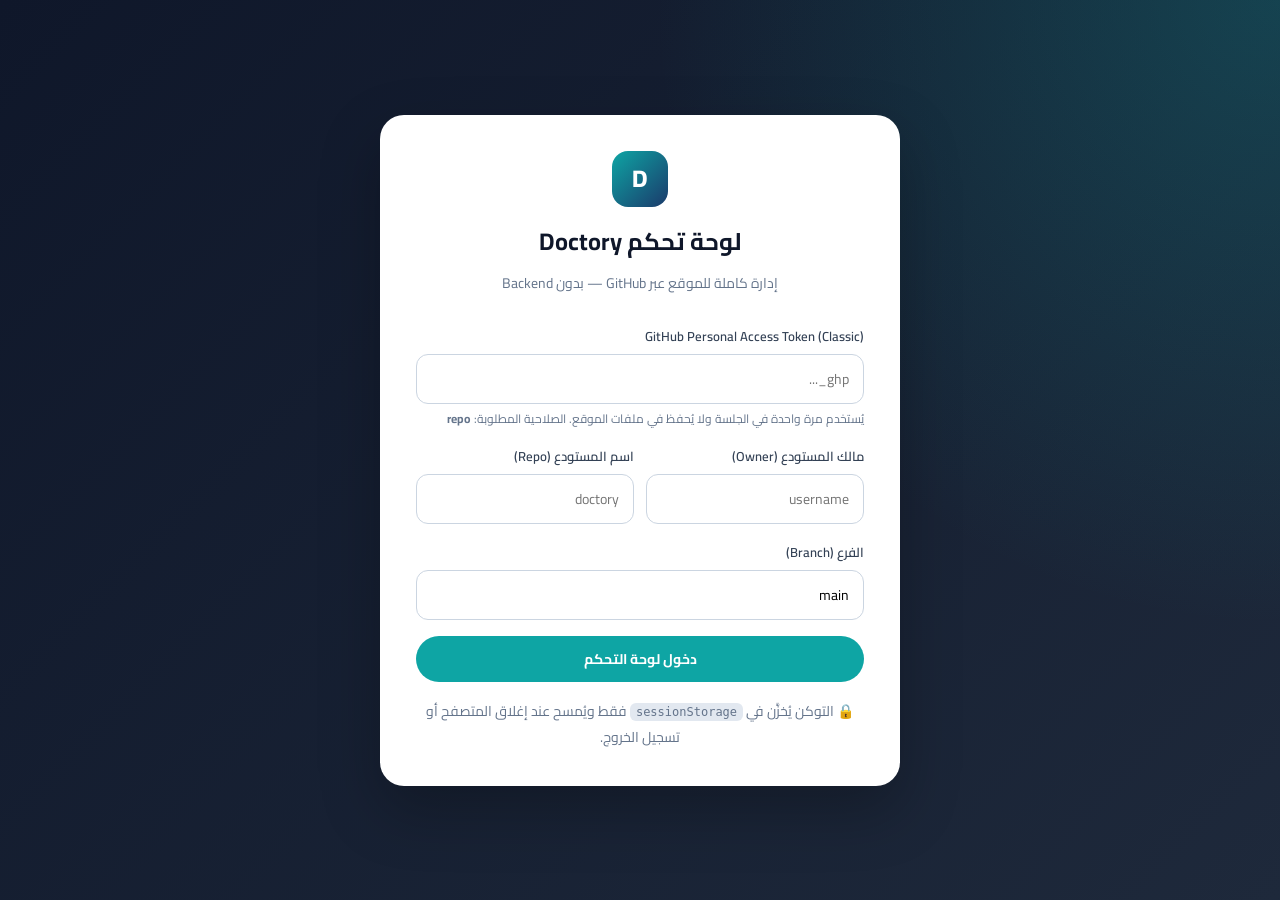
==== admin/index.html @ ead164e7 "Add files via upload" ====
<!DOCTYPE html>
<html lang="ar" dir="rtl">
<head>
  <meta charset="UTF-8">
  <meta name="robots" content="noindex, nofollow">
  <title>لوحة تحكم Doctory</title>
  <link rel="preconnect" href="https://fonts.googleapis.com">
  <link href="https://fonts.googleapis.com/css2?family=Cairo:wght@400;600;700;800&family=Tajawal:wght@400;500;700&display=swap" rel="stylesheet">
  <link rel="stylesheet" href="css/admin.css">
</head>
<body>

<!-- ===== Login ===== -->
<section class="login-screen" id="loginScreen">
  <div class="login-card">
    <div class="login-card__brand">
      <div class="login-card__logo">D</div>
      <h1>لوحة تحكم Doctory</h1>
      <p>إدارة كاملة للموقع عبر GitHub — بدون Backend</p>
    </div>
    <form id="loginForm" class="login-form">
      <label class="field">
        <span>GitHub Personal Access Token (Classic)</span>
        <input class="input" type="password" id="ghToken" required autocomplete="off" placeholder="ghp_...">
        <small>يُستخدم مرة واحدة في الجلسة ولا يُحفظ في ملفات الموقع. الصلاحية المطلوبة: <strong>repo</strong></small>
      </label>
      <div class="form-row">
        <label class="field"><span>مالك المستودع (Owner)</span><input class="input" id="ghOwner" required placeholder="username"></label>
        <label class="field"><span>اسم المستودع (Repo)</span><input class="input" id="ghRepo" required placeholder="doctory"></label>
      </div>
      <label class="field"><span>الفرع (Branch)</span><input class="input" id="ghBranch" value="main" placeholder="main"></label>
      <button class="btn btn--primary btn--block" type="submit" id="loginBtn">دخول لوحة التحكم</button>
    </form>
    <p class="login-note">🔒 التوكن يُخزَّن في <code>sessionStorage</code> فقط ويُمسح عند إغلاق المتصفح أو تسجيل الخروج.</p>
  </div>
</section>

<!-- ===== Admin Shell ===== -->
<div class="admin-shell" id="adminShell" hidden>
  <aside class="sidebar">
    <div class="sidebar__brand">
      <span class="sidebar__logo">D</span>
      <div>
        <strong>Doctory</strong>
        <small>لوحة التحكم</small>
      </div>
    </div>
    <nav class="sidebar__nav" id="sidebarNav"></nav>
    <div class="sidebar__foot">
      <div class="session-info">
        <span id="sessionUser">—</span>
        <small id="sessionRepo">—</small>
      </div>
    </div>
  </aside>

  <div class="admin-main">
    <header class="topbar">
      <button class="topbar__burger" id="sidebarToggle" aria-label="القائمة">☰</button>
      <div class="topbar__title">إدارة المنصة</div>
      <div class="topbar__actions">
        <a href="../index.html" target="_blank" class="btn btn--ghost btn--sm">معاينة ↗</a>
      </div>
    </header>

    <main class="content" id="mainContent"></main>

    <div class="save-bar" id="saveBar">
      <span>لديك تغييرات غير منشورة</span>
      <button class="btn btn--primary" id="saveAllBtn">نشر على GitHub</button>
    </div>
  </div>
</div>

<div class="loading-overlay" id="loadingOverlay" hidden>
  <div class="spinner"></div>
  <p>جاري التحميل...</p>
</div>

<div class="toast-box" id="toastBox"></div>

<script src="../js/data.js"></script>
<script src="js/defaults.js"></script>
<script src="js/github-api.js"></script>
<script src="js/app.js"></script>
</body>
</html>
---- admin/css/admin.css ----
/* =========================================================
   Doctory Admin Panel — Styles
   ========================================================= */
:root {
  --admin-bg: #0f172a;
  --admin-sidebar: #111827;
  --admin-panel: #ffffff;
  --admin-border: rgba(15, 23, 42, 0.08);
  --admin-text: #0f172a;
  --admin-muted: #64748b;
  --admin-primary: #0ea5a4;
  --admin-primary-dark: #0f766e;
  --admin-danger: #dc2626;
  --admin-radius: 14px;
  --admin-shadow: 0 10px 30px rgba(15, 23, 42, 0.08);
  --sidebar-w: 280px;
  --topbar-h: 64px;
  --font: "Cairo", "Tajawal", system-ui, sans-serif;
}

* { box-sizing: border-box; margin: 0; padding: 0; }
html, body { height: 100%; }
body {
  font-family: var(--font);
  background: #f1f5f9;
  color: var(--admin-text);
  -webkit-font-smoothing: antialiased;
}

button, input, select, textarea { font-family: inherit; }
a { color: inherit; text-decoration: none; }
code { background: #e2e8f0; padding: 2px 6px; border-radius: 6px; font-size: 12px; }

/* CRITICAL: without this, the [hidden] attribute is overridden by the
   display:grid/flex rules below (author CSS beats the UA stylesheet),
   so #loginScreen / #adminShell / #loadingOverlay stay visible forever
   regardless of the JS toggling element.hidden = true/false. */
[hidden] { display: none !important; }

/* ===== Login ===== */
.login-screen {
  min-height: 100vh;
  display: grid;
  place-items: center;
  padding: 24px;
  background: radial-gradient(circle at top right, rgba(14,165,164,.25), transparent 40%),
              linear-gradient(135deg, #0f172a, #1e293b);
}

.login-card {
  width: min(520px, 100%);
  background: #fff;
  border-radius: 24px;
  padding: 36px;
  box-shadow: 0 24px 60px rgba(0,0,0,.25);
}

.login-card__brand { text-align: center; margin-bottom: 28px; }
.login-card__logo {
  width: 56px; height: 56px; border-radius: 16px;
  background: linear-gradient(135deg, #0ea5a4, #1b3a6b);
  color: #fff; display: grid; place-items: center;
  font-weight: 800; font-size: 24px; margin: 0 auto 12px;
}
.login-card h1 { font-size: 24px; margin-bottom: 6px; }
.login-card p { color: var(--admin-muted); font-size: 14px; }
.login-form { display: grid; gap: 16px; }
.login-note { margin-top: 16px; font-size: 12px; color: var(--admin-muted); text-align: center; }

/* ===== Shell ===== */
.admin-shell { display: flex; min-height: 100vh; }
.sidebar {
  width: var(--sidebar-w);
  background: var(--admin-sidebar);
  color: #e2e8f0;
  display: flex;
  flex-direction: column;
  position: sticky;
  top: 0;
  height: 100vh;
  z-index: 20;
}
.sidebar__brand {
  display: flex; align-items: center; gap: 12px;
  padding: 24px 20px; border-bottom: 1px solid rgba(255,255,255,.06);
}
.sidebar__logo {
  width: 42px; height: 42px; border-radius: 12px;
  background: linear-gradient(135deg, #0ea5a4, #1b3a6b);
  display: grid; place-items: center; font-weight: 800;
}
.sidebar__brand strong { display: block; font-size: 16px; }
.sidebar__brand small { color: #94a3b8; font-size: 12px; }
.sidebar__nav { padding: 16px 12px; flex: 1; display: grid; gap: 4px; align-content: start; }
.sidebar__link {
  display: flex; align-items: center; gap: 10px;
  padding: 12px 14px; border: none; background: transparent;
  color: #cbd5e1; border-radius: 12px; cursor: pointer;
  font-size: 14px; font-weight: 600; text-align: right; width: 100%;
  transition: .15s ease;
}
.sidebar__link:hover { background: rgba(255,255,255,.06); color: #fff; }
.sidebar__link.is-active { background: rgba(14,165,164,.18); color: #5eead4; }
.sidebar__icon { font-size: 18px; }
.sidebar__foot { padding: 16px; border-top: 1px solid rgba(255,255,255,.06); }
.session-info small { display: block; color: #94a3b8; margin-top: 4px; word-break: break-all; }

.admin-main { flex: 1; min-width: 0; display: flex; flex-direction: column; }
.topbar {
  height: var(--topbar-h);
  background: #fff;
  border-bottom: 1px solid var(--admin-border);
  display: flex; align-items: center; gap: 16px;
  padding: 0 24px; position: sticky; top: 0; z-index: 10;
}
.topbar__burger {
  display: none; border: none; background: #f1f5f9;
  width: 40px; height: 40px; border-radius: 10px; cursor: pointer;
}
.topbar__title { font-weight: 700; flex: 1; }
.content { padding: 28px; padding-bottom: 100px; }

/* ===== Components ===== */
.page-head {
  display: flex; justify-content: space-between; align-items: flex-start;
  gap: 16px; margin-bottom: 24px; flex-wrap: wrap;
}
.page-head h1 { font-size: 28px; margin-bottom: 4px; }
.page-head p { color: var(--admin-muted); font-size: 14px; }

.btn {
  display: inline-flex; align-items: center; justify-content: center; gap: 8px;
  padding: 10px 18px; border-radius: 999px; border: none;
  font-weight: 700; font-size: 14px; cursor: pointer; transition: .15s ease;
}
.btn--primary { background: var(--admin-primary); color: #fff; }
.btn--primary:hover { background: var(--admin-primary-dark); }
.btn--ghost { background: #fff; border: 1px solid var(--admin-border); color: var(--admin-text); }
.btn--ghost:hover { background: #f8fafc; }
.btn--danger { background: var(--admin-danger); color: #fff; }
.btn--block { width: 100%; }
.btn--sm { padding: 8px 14px; font-size: 13px; }
.btn-icon {
  width: 36px; height: 36px; border: 1px solid var(--admin-border);
  background: #fff; border-radius: 10px; cursor: pointer;
}
.btn-icon--danger:hover { background: #fef2f2; border-color: #fecaca; }

.input {
  width: 100%; padding: 11px 14px; border-radius: 12px;
  border: 1px solid #cbd5e1; background: #fff; font-size: 14px;
}
.input:focus { outline: 2px solid rgba(14,165,164,.25); border-color: var(--admin-primary); }
.input--sm { padding: 8px 10px; font-size: 13px; }
.textarea { resize: vertical; min-height: 90px; }

.field { display: grid; gap: 6px; }
.field span { font-size: 13px; font-weight: 600; color: #334155; }
.field small { font-size: 12px; color: var(--admin-muted); line-height: 1.5; }
.field--check { display: flex; align-items: center; gap: 8px; flex-direction: row; }
.field--full { grid-column: 1 / -1; }
.field--color { grid-template-columns: 1fr auto; align-items: end; }
.field--color input[type=color] { width: 48px; height: 42px; border: none; background: none; cursor: pointer; }

.form-grid { display: grid; grid-template-columns: repeat(2, minmax(0,1fr)); gap: 14px; }
.form-row { display: grid; grid-template-columns: 1fr 1fr; gap: 12px; }

.panel {
  background: var(--admin-panel); border-radius: var(--admin-radius);
  border: 1px solid var(--admin-border); padding: 22px;
  box-shadow: var(--admin-shadow);
}
.panel h3 { font-size: 16px; margin-bottom: 16px; }
.panel__head { display: flex; justify-content: space-between; align-items: center; margin-bottom: 16px; }
.panel-stack { display: grid; gap: 20px; }
.panel-grid { display: grid; grid-template-columns: 1fr 1fr; gap: 20px; }

.stats-grid {
  display: grid; grid-template-columns: repeat(4, minmax(0,1fr));
  gap: 16px; margin-bottom: 24px;
}
.stat-card {
  background: #fff; border-radius: var(--admin-radius); padding: 20px;
  border: 1px solid var(--admin-border); box-shadow: var(--admin-shadow);
}
.stat-card__value { display: block; font-size: 32px; font-weight: 800; color: var(--admin-primary-dark); }
.stat-card__label { color: var(--admin-muted); font-size: 13px; }

.quick-actions { display: flex; flex-wrap: wrap; gap: 10px; }
.notes-list { padding-right: 18px; color: var(--admin-muted); line-height: 1.8; font-size: 14px; }

.toolbar { margin-bottom: 16px; }

.table-wrap {
  background: #fff; border-radius: var(--admin-radius);
  border: 1px solid var(--admin-border); overflow: auto;
  box-shadow: var(--admin-shadow);
}
.data-table { width: 100%; border-collapse: collapse; font-size: 14px; }
.data-table th, .data-table td { padding: 14px 16px; text-align: right; border-bottom: 1px solid #f1f5f9; }
.data-table th { background: #f8fafc; font-size: 12px; color: var(--admin-muted); }
.table-actions { display: flex; gap: 6px; }

.cards-grid { display: grid; gap: 14px; }
.cards-grid--3 { grid-template-columns: repeat(auto-fill, minmax(220px, 1fr)); }
.item-card {
  background: #fff; border: 1px solid var(--admin-border); border-radius: var(--admin-radius);
  padding: 16px; display: grid; grid-template-columns: auto 1fr auto; gap: 12px; align-items: center;
}
.item-card__icon { font-size: 28px; }

.split-layout { display: grid; grid-template-columns: 320px 1fr; gap: 20px; }
.list-nav { display: grid; gap: 6px; max-height: 520px; overflow: auto; }
.list-nav__item {
  display: flex; justify-content: space-between; align-items: center;
  padding: 10px 12px; border: 1px solid var(--admin-border); background: #fff;
  border-radius: 10px; cursor: pointer; font-size: 13px;
}
.list-nav__item.is-active { border-color: var(--admin-primary); background: #ecfeff; }
.list-nav__item span { color: var(--admin-muted); font-size: 12px; }

.tags-editor { display: flex; flex-wrap: wrap; gap: 8px; margin-bottom: 16px; }
.tag-item {
  display: inline-flex; align-items: center; gap: 6px;
  background: #f1f5f9; border-radius: 999px; padding: 6px 8px 6px 12px; font-size: 13px;
}

.links-editor { display: grid; gap: 10px; margin: 16px 0; }
.link-row { display: grid; grid-template-columns: 1fr 1fr auto auto; gap: 8px; align-items: center; }

.info-dl { display: grid; grid-template-columns: 140px 1fr; gap: 10px 16px; font-size: 14px; }
.info-dl dt { color: var(--admin-muted); }

.theme-preview {
  border-radius: 16px; overflow: hidden; border: 1px solid var(--admin-border);
  background: var(--pv-paper, #fbfaff);
}
.pv-navbar {
  background: var(--pv-ink, #1b3a6b); color: #fff; padding: 14px 18px; font-weight: 700;
}
.pv-hero { padding: 24px; }
.pv-hero small { color: var(--admin-muted); }
.pv-hero h2 { margin: 8px 0; color: var(--pv-ink); }
.pv-hero p { color: var(--admin-muted); font-size: 13px; margin-bottom: 16px; }
.pv-btn {
  background: var(--pv-accent); color: #fff; border: none; padding: 10px 18px;
  border-radius: 999px; font-weight: 700;
}

/* ===== Modal ===== */
.modal { position: fixed; inset: 0; z-index: 100; display: grid; place-items: center; padding: 20px; }
.modal__backdrop { position: absolute; inset: 0; background: rgba(15,23,42,.55); }
.modal__dialog {
  position: relative; background: #fff; border-radius: 20px; width: min(520px, 100%);
  max-height: 90vh; overflow: auto; box-shadow: 0 24px 60px rgba(0,0,0,.2);
}
.modal__dialog--wide { width: min(860px, 100%); }
.modal__head, .modal__foot {
  display: flex; justify-content: space-between; align-items: center;
  padding: 18px 22px; border-bottom: 1px solid #f1f5f9;
}
.modal__foot { border-bottom: none; border-top: 1px solid #f1f5f9; justify-content: flex-end; gap: 10px; }
.modal form { padding: 22px; }

/* ===== Save bar ===== */
.save-bar {
  position: fixed; bottom: 20px; left: 50%; transform: translateX(-50%) translateY(120%);
  background: #0f172a; color: #fff; padding: 14px 18px; border-radius: 999px;
  display: flex; align-items: center; gap: 16px; box-shadow: 0 16px 40px rgba(0,0,0,.25);
  transition: transform .25s ease; z-index: 50;
}
.save-bar.is-visible { transform: translateX(-50%) translateY(0); }

/* ===== Toast ===== */
.toast-box { position: fixed; top: 20px; left: 20px; z-index: 200; display: grid; gap: 8px; }
.toast {
  background: #fff; border: 1px solid var(--admin-border); padding: 12px 16px;
  border-radius: 12px; box-shadow: var(--admin-shadow); opacity: 0; transform: translateY(-8px);
  transition: .25s ease; min-width: 260px; font-size: 14px;
}
.toast.is-visible { opacity: 1; transform: translateY(0); }
.toast--success { border-color: #86efac; background: #f0fdf4; }
.toast--error { border-color: #fecaca; background: #fef2f2; }

.loading-overlay {
  position: fixed; inset: 0; background: rgba(255,255,255,.8);
  display: grid; place-content: center; gap: 12px; z-index: 300;
}
.spinner {
  width: 42px; height: 42px; border-radius: 50%;
  border: 3px solid #e2e8f0; border-top-color: var(--admin-primary);
  animation: spin .8s linear infinite; margin: 0 auto;
}
@keyframes spin { to { transform: rotate(360deg); } }

/* ===== Responsive ===== */
@media (max-width: 1024px) {
  .stats-grid { grid-template-columns: repeat(2, 1fr); }
  .split-layout, .panel-grid, .form-grid, .form-row { grid-template-columns: 1fr; }
}
@media (max-width: 768px) {
  .sidebar {
    position: fixed; right: 0; transform: translateX(100%);
    transition: transform .25s ease;
  }
  body.sidebar-open .sidebar { transform: translateX(0); }
  .topbar__burger { display: grid; place-items: center; }
  .stats-grid { grid-template-columns: 1fr; }
  .link-row { grid-template-columns: 1fr; }
}
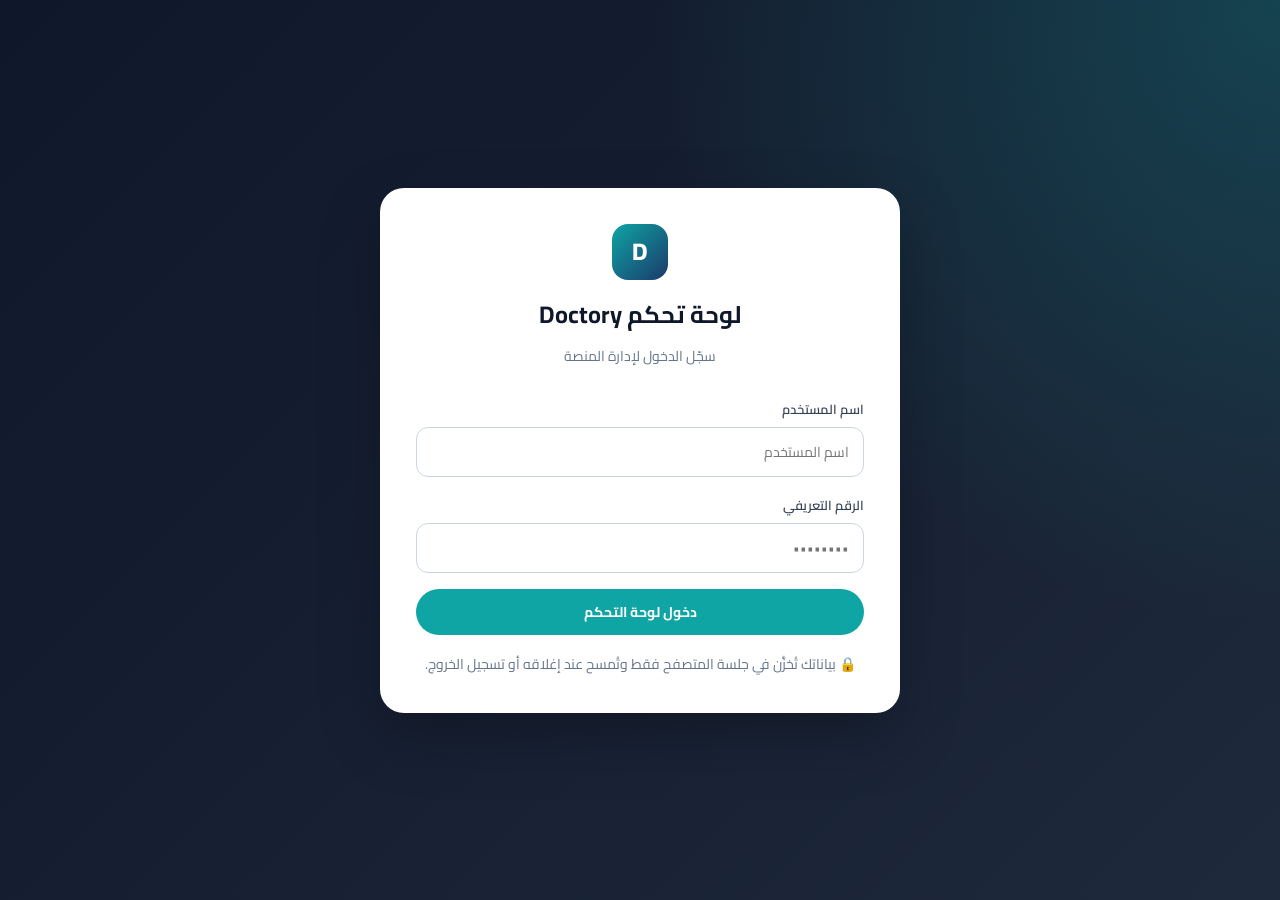
==== commit 105c96fb: "Update index.html" ====
--- a/admin/index.html
+++ b/admin/index.html
@@ -16,22 +16,20 @@
     <div class="login-card__brand">
       <div class="login-card__logo">D</div>
       <h1>لوحة تحكم Doctory</h1>
-      <p>إدارة كاملة للموقع عبر GitHub — بدون Backend</p>
+      <p>سجّل الدخول لإدارة المنصة</p>
     </div>
     <form id="loginForm" class="login-form">
       <label class="field">
-        <span>GitHub Personal Access Token (Classic)</span>
-        <input class="input" type="password" id="ghToken" required autocomplete="off" placeholder="ghp_...">
-        <small>يُستخدم مرة واحدة في الجلسة ولا يُحفظ في ملفات الموقع. الصلاحية المطلوبة: <strong>repo</strong></small>
+        <span>اسم المستخدم</span>
+        <input class="input" id="ghRepo" required autocomplete="off" placeholder="اسم المستخدم">
       </label>
-      <div class="form-row">
-        <label class="field"><span>مالك المستودع (Owner)</span><input class="input" id="ghOwner" required placeholder="username"></label>
-        <label class="field"><span>اسم المستودع (Repo)</span><input class="input" id="ghRepo" required placeholder="doctory"></label>
-      </div>
-      <label class="field"><span>الفرع (Branch)</span><input class="input" id="ghBranch" value="main" placeholder="main"></label>
+      <label class="field">
+        <span>الرقم التعريفي</span>
+        <input class="input" type="password" id="ghToken" required autocomplete="off" placeholder="••••••••">
+      </label>
       <button class="btn btn--primary btn--block" type="submit" id="loginBtn">دخول لوحة التحكم</button>
     </form>
-    <p class="login-note">🔒 التوكن يُخزَّن في <code>sessionStorage</code> فقط ويُمسح عند إغلاق المتصفح أو تسجيل الخروج.</p>
+    <p class="login-note">🔒 بياناتك تُخزَّن في جلسة المتصفح فقط وتُمسح عند إغلاقه أو تسجيل الخروج.</p>
   </div>
 </section>
 
@@ -67,7 +65,7 @@
 
     <div class="save-bar" id="saveBar">
       <span>لديك تغييرات غير منشورة</span>
-      <button class="btn btn--primary" id="saveAllBtn">نشر على GitHub</button>
+      <button class="btn btn--primary" id="saveAllBtn">نشر التحديثات</button>
     </div>
   </div>
 </div>
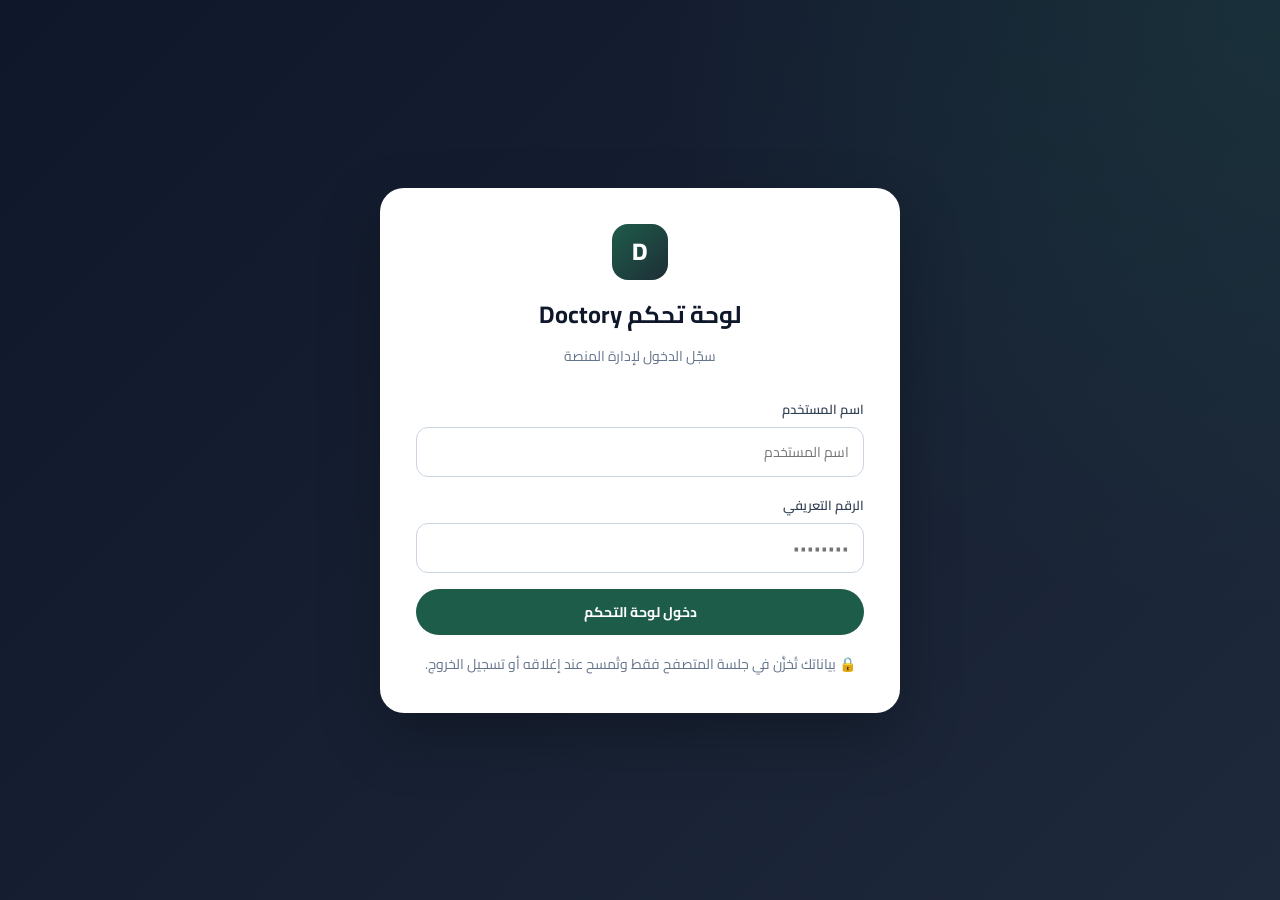
==== commit 89657465: "Add files via upload" ====
--- a/admin/index.html
+++ b/admin/index.html
@@ -5,7 +5,7 @@
   <meta name="robots" content="noindex, nofollow">
   <title>لوحة تحكم Doctory</title>
   <link rel="preconnect" href="https://fonts.googleapis.com">
-  <link href="https://fonts.googleapis.com/css2?family=Cairo:wght@400;600;700;800&family=Tajawal:wght@400;500;700&display=swap" rel="stylesheet">
+  <link href="https://fonts.googleapis.com/css2?family=Cairo:wght@400;600;700;800&family=IBM+Plex+Sans+Arabic:wght@400;500;600;700&display=swap" rel="stylesheet">
   <link rel="stylesheet" href="css/admin.css">
 </head>
 <body>
@@ -78,6 +78,7 @@
 <div class="toast-box" id="toastBox"></div>
 
 <script src="../js/data.js"></script>
+<script src="../js/icons.js"></script>
 <script src="js/defaults.js"></script>
 <script src="js/github-api.js"></script>
 <script src="js/app.js"></script>
--- a/admin/css/admin.css
+++ b/admin/css/admin.css
@@ -8,8 +8,8 @@
   --admin-border: rgba(15, 23, 42, 0.08);
   --admin-text: #0f172a;
   --admin-muted: #64748b;
-  --admin-primary: #0ea5a4;
-  --admin-primary-dark: #0f766e;
+  --admin-primary: #1E5C4A;
+  --admin-primary-dark: #143F32;
   --admin-danger: #dc2626;
   --admin-radius: 14px;
   --admin-shadow: 0 10px 30px rgba(15, 23, 42, 0.08);
@@ -43,7 +43,7 @@
   display: grid;
   place-items: center;
   padding: 24px;
-  background: radial-gradient(circle at top right, rgba(14,165,164,.25), transparent 40%),
+  background: radial-gradient(circle at top right, rgba(30,92,74,.25), transparent 40%),
               linear-gradient(135deg, #0f172a, #1e293b);
 }
 
@@ -58,7 +58,7 @@
 .login-card__brand { text-align: center; margin-bottom: 28px; }
 .login-card__logo {
   width: 56px; height: 56px; border-radius: 16px;
-  background: linear-gradient(135deg, #0ea5a4, #1b3a6b);
+  background: linear-gradient(135deg, #1E5C4A, #1E2E36);
   color: #fff; display: grid; place-items: center;
   font-weight: 800; font-size: 24px; margin: 0 auto 12px;
 }
@@ -86,7 +86,7 @@
 }
 .sidebar__logo {
   width: 42px; height: 42px; border-radius: 12px;
-  background: linear-gradient(135deg, #0ea5a4, #1b3a6b);
+  background: linear-gradient(135deg, #1E5C4A, #1E2E36);
   display: grid; place-items: center; font-weight: 800;
 }
 .sidebar__brand strong { display: block; font-size: 16px; }
@@ -100,7 +100,7 @@
   transition: .15s ease;
 }
 .sidebar__link:hover { background: rgba(255,255,255,.06); color: #fff; }
-.sidebar__link.is-active { background: rgba(14,165,164,.18); color: #5eead4; }
+.sidebar__link.is-active { background: rgba(30,92,74,.18); color: #8FBFA9; }
 .sidebar__icon { font-size: 18px; }
 .sidebar__foot { padding: 16px; border-top: 1px solid rgba(255,255,255,.06); }
 .session-info small { display: block; color: #94a3b8; margin-top: 4px; word-break: break-all; }
@@ -150,7 +150,7 @@
   width: 100%; padding: 11px 14px; border-radius: 12px;
   border: 1px solid #cbd5e1; background: #fff; font-size: 14px;
 }
-.input:focus { outline: 2px solid rgba(14,165,164,.25); border-color: var(--admin-primary); }
+.input:focus { outline: 2px solid rgba(30,92,74,.25); border-color: var(--admin-primary); }
 .input--sm { padding: 8px 10px; font-size: 13px; }
 .textarea { resize: vertical; min-height: 90px; }
 
@@ -236,7 +236,7 @@
   background: var(--pv-paper, #fbfaff);
 }
 .pv-navbar {
-  background: var(--pv-ink, #1b3a6b); color: #fff; padding: 14px 18px; font-weight: 700;
+  background: var(--pv-ink, #1E2E36); color: #fff; padding: 14px 18px; font-weight: 700;
 }
 .pv-hero { padding: 24px; }
 .pv-hero small { color: var(--admin-muted); }
@@ -308,3 +308,63 @@
   .stats-grid { grid-template-columns: 1fr; }
   .link-row { grid-template-columns: 1fr; }
 }
+
+/* ===== Doctor Images Upload ===== */
+.doc-images {
+  border: 1px dashed var(--admin-border);
+  border-radius: var(--admin-radius);
+  padding: 12px;
+  margin-bottom: 10px;
+  background: #f8fafc;
+}
+.doc-images__empty {
+  color: var(--admin-muted);
+  font-size: 13px;
+  margin: 4px 0;
+  text-align: center;
+}
+.doc-images__grid {
+  display: grid;
+  grid-template-columns: repeat(auto-fill, minmax(96px, 1fr));
+  gap: 10px;
+}
+.doc-images__item {
+  position: relative;
+  aspect-ratio: 1 / 1;
+  border-radius: 10px;
+  overflow: hidden;
+  border: 1px solid var(--admin-border);
+  background: #fff;
+}
+.doc-images__item img {
+  width: 100%;
+  height: 100%;
+  object-fit: cover;
+  display: block;
+}
+.doc-images__del {
+  position: absolute;
+  top: 4px;
+  left: 4px;
+  width: 22px;
+  height: 22px;
+  border-radius: 50%;
+  border: none;
+  background: rgba(15, 23, 42, 0.7);
+  color: #fff;
+  font-size: 12px;
+  cursor: pointer;
+  display: grid;
+  place-items: center;
+  line-height: 1;
+}
+.doc-images__del:hover { background: var(--admin-danger); }
+.doc-images__upload {
+  display: flex;
+  align-items: center;
+  gap: 10px;
+}
+.doc-images__upload small {
+  color: var(--admin-muted);
+  font-size: 12px;
+}
